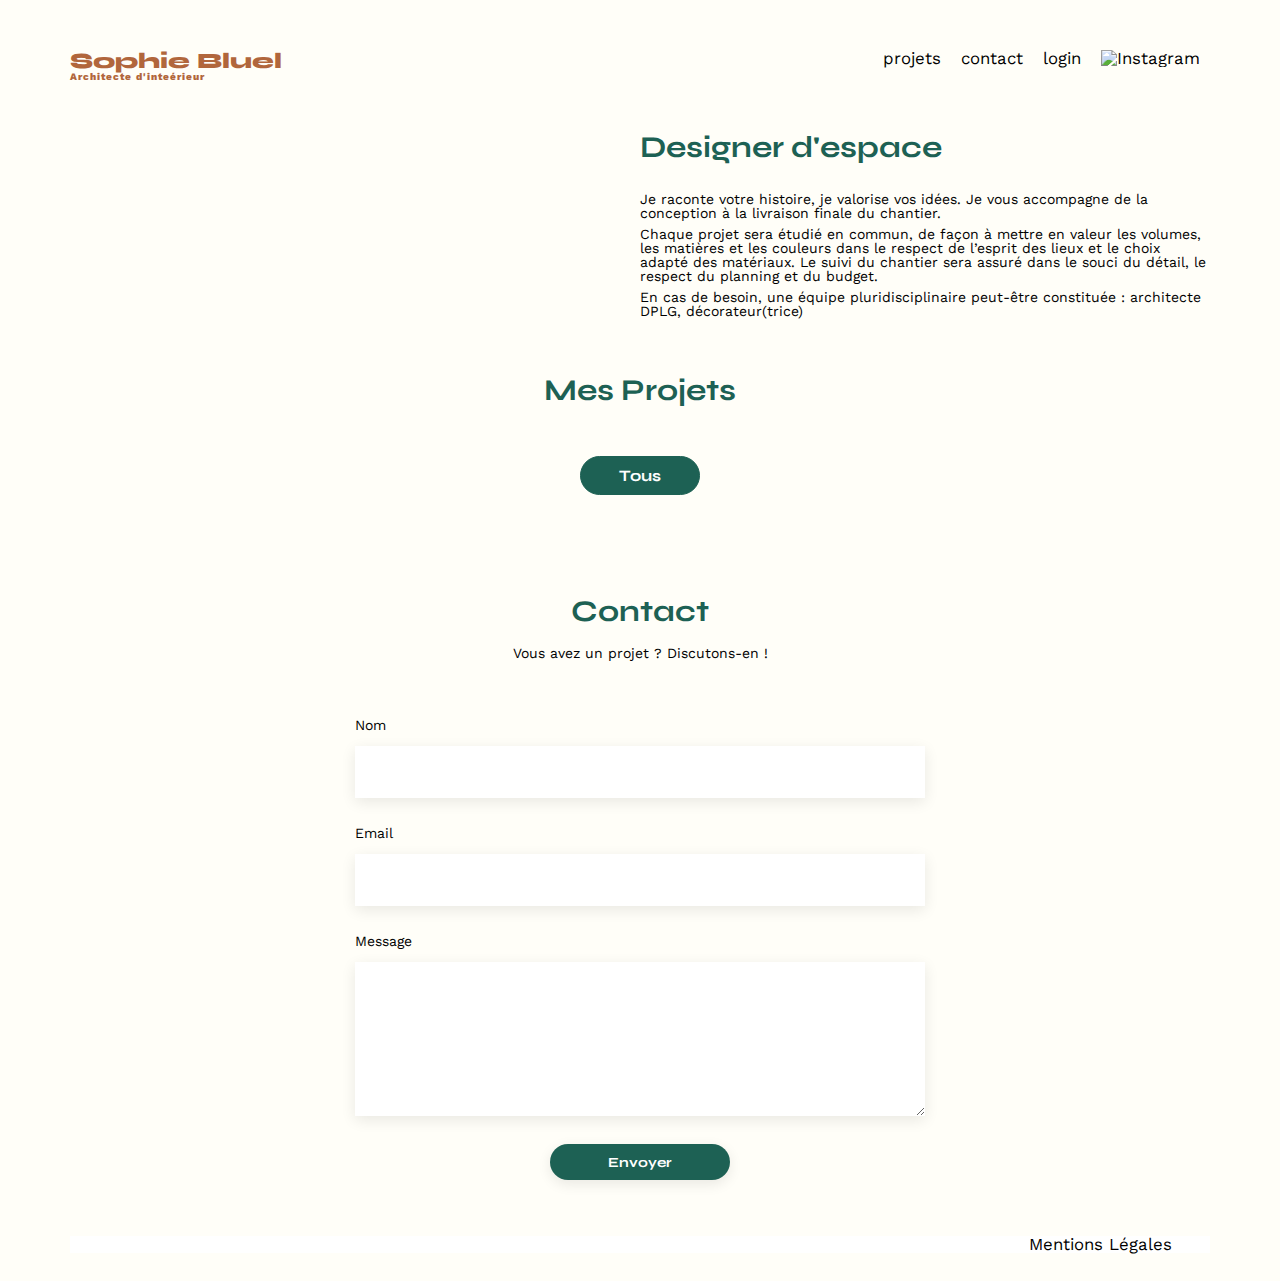
==== FrontEnd/index.html @ 7a1eed6b "Fix Modal + Clean" ====
<!DOCTYPE html>
<html lang="fr">

<head>
	<meta charset="UTF-8">
	<title>Sophie Bluel - Architecte d'intérieur</title>
	<meta name="viewport" content="width=device-width, initial-scale=1.0">
	<link rel="preconnect" href="https://fonts.googleapis.com">
	<link rel="preconnect" href="https://fonts.gstatic.com" crossorigin>
	<link href="https://fonts.googleapis.com/css2?family=Syne:wght@700;800&family=Work+Sans&display=swap"
		rel="stylesheet">
	<meta name="description" content="">
	<link rel="stylesheet" href="https://cdnjs.cloudflare.com/ajax/libs/font-awesome/6.2.1/css/all.min.css"
		integrity="sha512-MV7K8+y+gLIBoVD59lQIYicR65iaqukzvf/nwasF0nqhPay5w/9lJmVM2hMDcnK1OnMGCdVK+iQrJ7lzPJQd1w=="
		crossorigin="anonymous" referrerpolicy="no-referrer">
	<link rel="stylesheet" href="./assets/style.css">
	<script src="assets/script.js" defer></script>
</head>

<body>
	<header>
		<h1>Sophie Bluel <span>Architecte d'inteérieur</span></h1>
		<nav>
			<ul>
				<li>projets</li>
				<li>contact</li>
				<li>login</li>
				<li><img src="./assets/icons/instagram.png" alt="Instagram"></li>
			</ul>
		</nav>
	</header>
	<main>
		<!-- Modal -->
		<div class="modal-overlay">
			<div class="modal-content">
				<i class="close-modal-button fa-solid fa-xmark fa-lg"></i>
				<h2 class="modal-gallery-title">Galerie photo</h2>
				<div class="modal-gallery">

				</div>
				<hr>
				<a class="modal-img-button">Ajouter une photo</a>
			</div>
		</div>
		<div class="edit-mode-overlay">
			<i class="fa-regular fa-pen-to-square"></i>
			<p>Mode édition</p>
		</div>
		<!-- ----- -->
		<section id="introduction">
			<figure>
				<img src="./assets/images/sophie-bluel.png" alt="">
			</figure>
			<article>
				<h2>Designer d'espace</h2>
				<p>Je raconte votre histoire, je valorise vos idées. Je vous accompagne de la conception à la livraison
					finale du chantier.</p>
				<p>Chaque projet sera étudié en commun, de façon à mettre en valeur les volumes, les matières et les
					couleurs dans le respect de l’esprit des lieux et le choix adapté des matériaux. Le suivi du
					chantier sera assuré dans le souci du détail, le respect du planning et du budget.</p>
				<p>En cas de besoin, une équipe pluridisciplinaire peut-être constituée : architecte DPLG,
					décorateur(trice)</p>
			</article>
		</section>
		<section id="portfolio">
			<div class="portfolio-text">
				<h2>Mes Projets</h2>
				<!-- Modal -->
				<a class="edit-button">
					<i class="fa-regular fa-pen-to-square"></i>
					<span>modifier</span>
				</a>
				<!-- ----- -->
			</div>
			<div class="filter-links">
				<a href="#" class="filter-link active" data-category="all">Tous</a>
			</div>
			<div class="gallery"></div>
		</section>
		<section id="contact">
			<h2>Contact</h2>
			<p>Vous avez un projet ? Discutons-en !</p>
			<form action="#" method="post">
				<label for="name">Nom</label>
				<input type="text" name="name" id="name">
				<label for="email">Email</label>
				<input type="email" name="email" id="email">
				<label for="message">Message</label>
				<textarea name="message" id="message" cols="30" rows="10"></textarea>
				<input type="submit" value="Envoyer">
			</form>
		</section>
	</main>

	<footer>
		<nav>
			<ul>
				<li>Mentions Légales</li>
			</ul>
		</nav>
	</footer>
</body>

</html>
---- FrontEnd/assets/style.css ----
/* http://meyerweb.com/eric/tools/css/reset/
   v2.0 | 20110126
   License: none (public domain)
*/

html,
body,
div,
span,
applet,
object,
iframe,
h1,
h2,
h3,
h4,
h5,
h6,
p,
blockquote,
pre,
a,
abbr,
acronym,
address,
big,
cite,
code,
del,
dfn,
em,
img,
ins,
kbd,
q,
s,
samp,
small,
strike,
strong,
sub,
sup,
tt,
var,
b,
u,
i,
center,
dl,
dt,
dd,
ol,
ul,
li,
fieldset,
form,
label,
legend,
table,
caption,
tbody,
tfoot,
thead,
tr,
th,
td,
article,
aside,
canvas,
details,
embed,
figure,
figcaption,
footer,
header,
hgroup,
menu,
nav,
output,
ruby,
section,
summary,
time,
mark,
audio,
video {
	margin: 0;
	padding: 0;
	border: 0;
	font-size: 100%;
	font: inherit;
	vertical-align: baseline;
}

/* HTML5 display-role reset for older browsers */
article,
aside,
details,
figcaption,
figure,
footer,
header,
hgroup,
menu,
nav,
section {
	display: block;
}

body {
	line-height: 1;
}

ol,
ul {
	list-style: none;
}

blockquote,
q {
	quotes: none;
}

blockquote:before,
blockquote:after,
q:before,
q:after {
	content: '';
	content: none;
}

table {
	border-collapse: collapse;
	border-spacing: 0;
}

/** end reset css**/
body {
	background-color: #FFFEF8;
	max-width: 1140px;
	margin: auto;
	font-family: 'Work Sans';
	font-size: 14px;
}

header {
	display: flex;
	justify-content: space-between;
	margin: 50px 0
}

main {
	min-height: calc(100vh - 142.4px - 16.8px - 150px);
}

a,
button,
li,
input[type="submit"] {
	cursor: pointer;
}

section {
	margin: 50px 0
}

h1 {
	display: flex;
	flex-direction: column;
	font-family: 'Syne';
	font-size: 22px;
	font-weight: 800;
	color: #B1663C
}

h1>span {
	font-family: 'Work Sans';
	font-size: 10px;
	letter-spacing: 0.1em;
	;
}

h2 {
	font-family: 'Syne';
	font-weight: 700;
	font-size: 30px;
	color: #1D6154
}

/****** NAV ******/
nav ul {
	display: flex;
	align-items: center;
	list-style-type: none;

}

nav li {
	padding: 0 10px;
	font-size: 1.2em;
}

li:hover {
	color: #B1663C;
}

/****** INTRODUCTION ******/
#introduction {
	display: flex;
	align-items: center;
}

#introduction figure {
	flex: 1
}

#introduction img {
	display: block;
	margin: auto;
	width: 80%;
}

#introduction article {
	flex: 1
}

#introduction h2 {
	margin-bottom: 1em;
}

#introduction p {
	margin-bottom: 0.5em;
}

/****** PORTFOLIO ******/
#portfolio h2 {
	text-align: center;
	margin-bottom: 1em;
}

.portfolio-text {
	position: relative;
}

.filter-links {
	display: flex;
	margin: 51px;
	gap: 10px;
	justify-content: center;
}

.filter-links a {
	text-align: center;
	font-family: Syne;
	font-size: 16px;
	font-style: normal;
	font-weight: 700;
	line-height: normal;
	text-align: center;
	min-width: 100px;
	padding: 9px;
	color: #1D6154;
	border-radius: 60px;
	border: 1px solid #1D6154;
	text-decoration: none;
}

.filter-links a.active,
.filter-links a:hover {
	color: white;
	background: #1D6154;
}

.gallery {
	width: 100%;
	display: grid;
	grid-template-columns: 1fr 1fr 1fr;
	grid-column-gap: 20px;
	grid-row-gap: 20px;
}

.gallery img {
	width: 100%;

}

/****** CONTACT ******/
#contact {
	width: 50%;
	margin: auto;
}

#contact>* {
	text-align: center;

}

#contact h2 {
	margin-bottom: 20px;
}

#contact form {
	text-align: left;
	margin-top: 30px;
	display: flex;
	flex-direction: column;
}

#contact input {
	height: 50px;
	font-size: 1.2em;
	border: none;
	box-shadow: 0px 4px 14px rgba(0, 0, 0, 0.09);
}

#contact label {
	margin: 2em 0 1em 0;
}

#contact textarea {
	border: none;
	box-shadow: 0px 4px 14px rgba(0, 0, 0, 0.09);
}

/****** LOGIN ******/
#login {
	display: flex;
	flex-direction: column;
	width: 33%;
	margin: auto;
	margin-top: 150px;
	justify-content: center;
}

#login>* {
	text-align: center;

}

#login h2 {
	margin-bottom: 20px;
}

#login form {
	text-align: left;
	display: flex;
	flex-direction: column;
}

#login input {
	height: 50px;
	font-size: 1.2em;
	border: none;
	box-shadow: 0px 4px 14px rgba(0, 0, 0, 0.09);
}

#login label {
	margin: 2em 0 1em 0;
}

#login a {
	color: #3D3D3D;
}

input[type="submit"] {
	height: 36px !important;
	font-size: 14px !important;
	font-family: 'Syne';
	font-weight: 700;
	color: white;
	background-color: #1D6154;
	margin: 2em auto;
	width: 180px;
	text-align: center;
	border-radius: 60px;
}

/****** FOOTER ******/
footer {
	background-color: white;
}

footer nav ul {
	display: flex;
	justify-content: flex-end;
	margin: 2em
}

/****** MODAL ******/
.edit-mode-overlay {
	display: none;
	position: absolute;
	top: 0;
	left: 0;
	width: 100%;
	height: 50px;
	background-color: black;
	color: white;
	align-items: center;
	justify-content: center;
	z-index: 9999;
	font-size: 16px;
	font-weight: 400;
	gap: 21px;
}

.edit-button {
	display: none;
	gap: 10px;
	position: absolute;
	top: 9px;
	left: calc(50% + 111px);
	margin-left: 10px;
	color: black;
}

.modal-overlay {
	display: none;
	position: fixed;
	top: 0;
	left: 0;
	width: 100%;
	height: 100%;
	background-color: rgba(0, 0, 0, 0.30);
	z-index: 9999;
}

.modal-content {
	border-radius: 10px;
	position: absolute;
	top: 50%;
	left: 50%;
	transform: translate(-50%, -50%);
	background-color: white;
	padding: 60px 105px 45px 105px;
	text-align: center;
}

.modal-content hr {
	height: 1px;
	background-color: #B3B3B3;
	border: none;
	margin-bottom: 38px;
}

.modal-content .modal-img-button {
	font-size: 14px;
	font-family: 'Syne';
	font-weight: 700;
	color: white;
	background-color: #1D6154;
	margin: 2em auto;
	padding: 10px 49px;
	text-align: center;
	border-radius: 60px;
}

.close-modal-button {
	width: 22px;
	height: 22px;
	position: absolute;
	top: 26px;
	right: 30px;
	cursor: pointer;
	display: flex;
	justify-content: center;
	align-items: center;
}

.modal-gallery-title {
	color: #000;
	text-align: center;
	font-family: Work Sans;
	font-size: 26px;
	font-style: normal;
	font-weight: 400;
	line-height: normal;
}

.modal-gallery {
	margin-top: 46px;
	margin-bottom: 67px;
	display: grid;
	width: 420px;
	grid-template-columns: repeat(5, 1fr);
	grid-gap: 6px;
	grid-row-gap: 26px;
}

.modal-gallery img {
	height: 105px;
}

.delete-icon {
	color: white;
	background-color: black;
	position: absolute;
	top: 6px;
	right: 6px;
	width: 17px;
	height: 17px;
	display: flex;
	justify-content: center;
	align-items: center;
	border-radius: 2px;
}
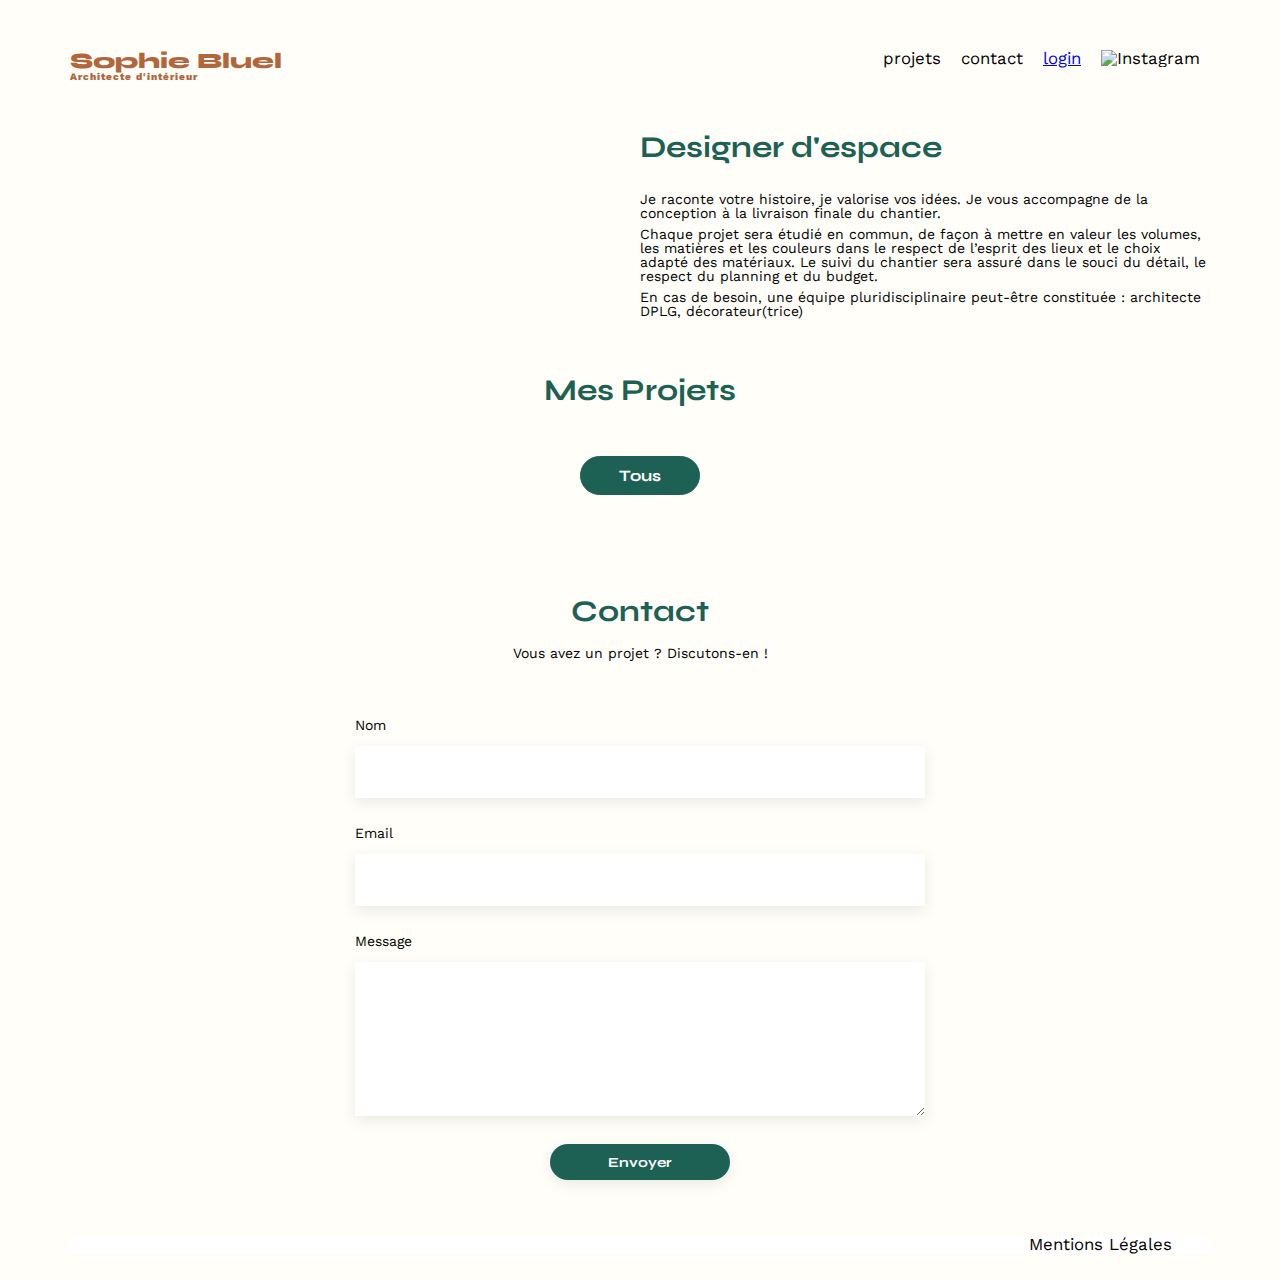
==== commit 9df7c1ef: "Clean" ====
--- a/FrontEnd/index.html
+++ b/FrontEnd/index.html
@@ -14,17 +14,19 @@
 		integrity="sha512-MV7K8+y+gLIBoVD59lQIYicR65iaqukzvf/nwasF0nqhPay5w/9lJmVM2hMDcnK1OnMGCdVK+iQrJ7lzPJQd1w=="
 		crossorigin="anonymous" referrerpolicy="no-referrer">
 	<link rel="stylesheet" href="./assets/style.css">
-	<script src="assets/script.js" defer></script>
+	<script src="assets/js/script.js" defer></script>
 </head>
 
 <body>
 	<header>
-		<h1>Sophie Bluel <span>Architecte d'inteérieur</span></h1>
+		<h1>Sophie Bluel <span>Architecte d'intérieur</span></h1>
 		<nav>
 			<ul>
 				<li>projets</li>
 				<li>contact</li>
-				<li>login</li>
+				<li>
+					<a href="./login.html">login</a>
+				</li>
 				<li><img src="./assets/icons/instagram.png" alt="Instagram"></li>
 			</ul>
 		</nav>
@@ -33,17 +35,37 @@
 		<!-- Modal -->
 		<div class="modal-overlay">
 			<div class="modal-content">
-				<i class="close-modal-button fa-solid fa-xmark fa-lg"></i>
+				<i class="close-modal-button fa-solid fa-xmark fa-lg" aria-hidden="true"></i>
 				<h2 class="modal-gallery-title">Galerie photo</h2>
-				<div class="modal-gallery">
+				<div class="modal-gallery"></div>
+				
+				<i class="previous-modal-button fa-solid fa-arrow-left fa-lg" aria-hidden="true"></i>
+				<h2 class="modal-upload-title" style="display: none;">Ajout photo</h2>
+				<form id="addImgForm" style="display: none;" method="post" name="addImgForm">
+					<div class="img-form">
+						<div class="img-upload">
+							<i class="imgIcon fa-regular fa-image" aria-hidden="true"></i>
+							<div class="btn-upload">
+								<input type="file" name="img" id="">
+								+ Ajouter photo
+							</div>
+							<p class="upload-text">jpg, png : 4mo max</p>
+						</div>
+						<label for="title">Titre</label>
+						<input type="text" name="title" id="">
+						<label for="category">Catégorie</label>
+						<select name="category" id=""></select>
+						<hr>
+						<a class="modal-img-button">Upload</a>
+					</div>
+				</form>
+				<hr id="hrModalGallery">
 
-				</div>
-				<hr>
-				<a class="modal-img-button">Ajouter une photo</a>
+				<a id="nextPage" class="modal-img-button">Ajouter une photo</a>
 			</div>
 		</div>
 		<div class="edit-mode-overlay">
-			<i class="fa-regular fa-pen-to-square"></i>
+			<i class="fa-regular fa-pen-to-square" aria-hidden="true"></i>
 			<p>Mode édition</p>
 		</div>
 		<!-- ----- -->
@@ -67,7 +89,7 @@
 				<h2>Mes Projets</h2>
 				<!-- Modal -->
 				<a class="edit-button">
-					<i class="fa-regular fa-pen-to-square"></i>
+					<i class="fa-regular fa-pen-to-square" aria-hidden="true"></i>
 					<span>modifier</span>
 				</a>
 				<!-- ----- -->
--- a/FrontEnd/assets/style.css
+++ b/FrontEnd/assets/style.css
@@ -467,7 +467,8 @@
 	align-items: center;
 }
 
-.modal-gallery-title {
+.modal-gallery-title,
+.modal-upload-title {
 	color: #000;
 	text-align: center;
 	font-family: Work Sans;
@@ -503,4 +504,102 @@
 	justify-content: center;
 	align-items: center;
 	border-radius: 2px;
-}+}
+
+.previous-modal-button {
+	display: none;
+	width: 21px;
+	height: 18px;
+	position: absolute;
+	top: 27px;
+	left: 30px;
+	cursor: pointer;
+	justify-content: center;
+	align-items: center;
+}
+
+#addImgForm .img-form {
+	margin-top: 46px;
+	width: 420px;
+	display: flex;
+	flex-direction: column;
+}
+
+.img-upload {
+	display: flex;
+	gap: 7px;
+	flex-direction: column;
+	justify-content: center;
+	align-items: center;
+	width: 420px;
+	height: 169px;
+	flex-shrink: 0;
+	border-radius: 3px;
+	background: #E8F1F6;
+}
+
+.img-upload .imgIcon {
+	font-size: 68px;
+	color: #B9C5CC;
+}
+
+.btn-upload {
+	width: auto !important;
+	border-radius: 50px;
+	background: #CBD6DC;
+	padding: 10px 33px;
+	text-align: center;
+	position: relative;
+	display: inline-block;
+	overflow: hidden;
+	z-index: 3;
+	white-space: nowrap;
+}
+
+.btn-upload input {
+	position: absolute;
+	left: 0;
+	top: 0;
+	width: 100%;
+	height: 105%;
+	cursor: pointer;
+	opacity: 0;
+}
+
+.upload-text {
+	color: #444;
+	text-align: center;
+	font-family: Work Sans;
+	font-size: 10px;
+	font-style: normal;
+	font-weight: 400;
+	line-height: normal;
+}
+
+.img-form input, .img-form select {
+	background-color: white;
+	height: 50px;
+	font-size: 1.2em;
+	border: none;
+	box-shadow: 0px 4px 14px rgba(0, 0, 0, 0.09);
+}
+
+.img-form select {
+	margin-bottom: 47px;
+}
+
+.img-form hr {
+	display: block;
+	height: 1px;
+	background-color: #B3B3B3;
+	border: none;
+	margin-bottom: 38px;
+}
+
+#addImgForm label {
+	text-align: start;
+	margin: 2em 0 1em 0;
+}
+#addImgForm hr {
+	margin: 0px;
+  }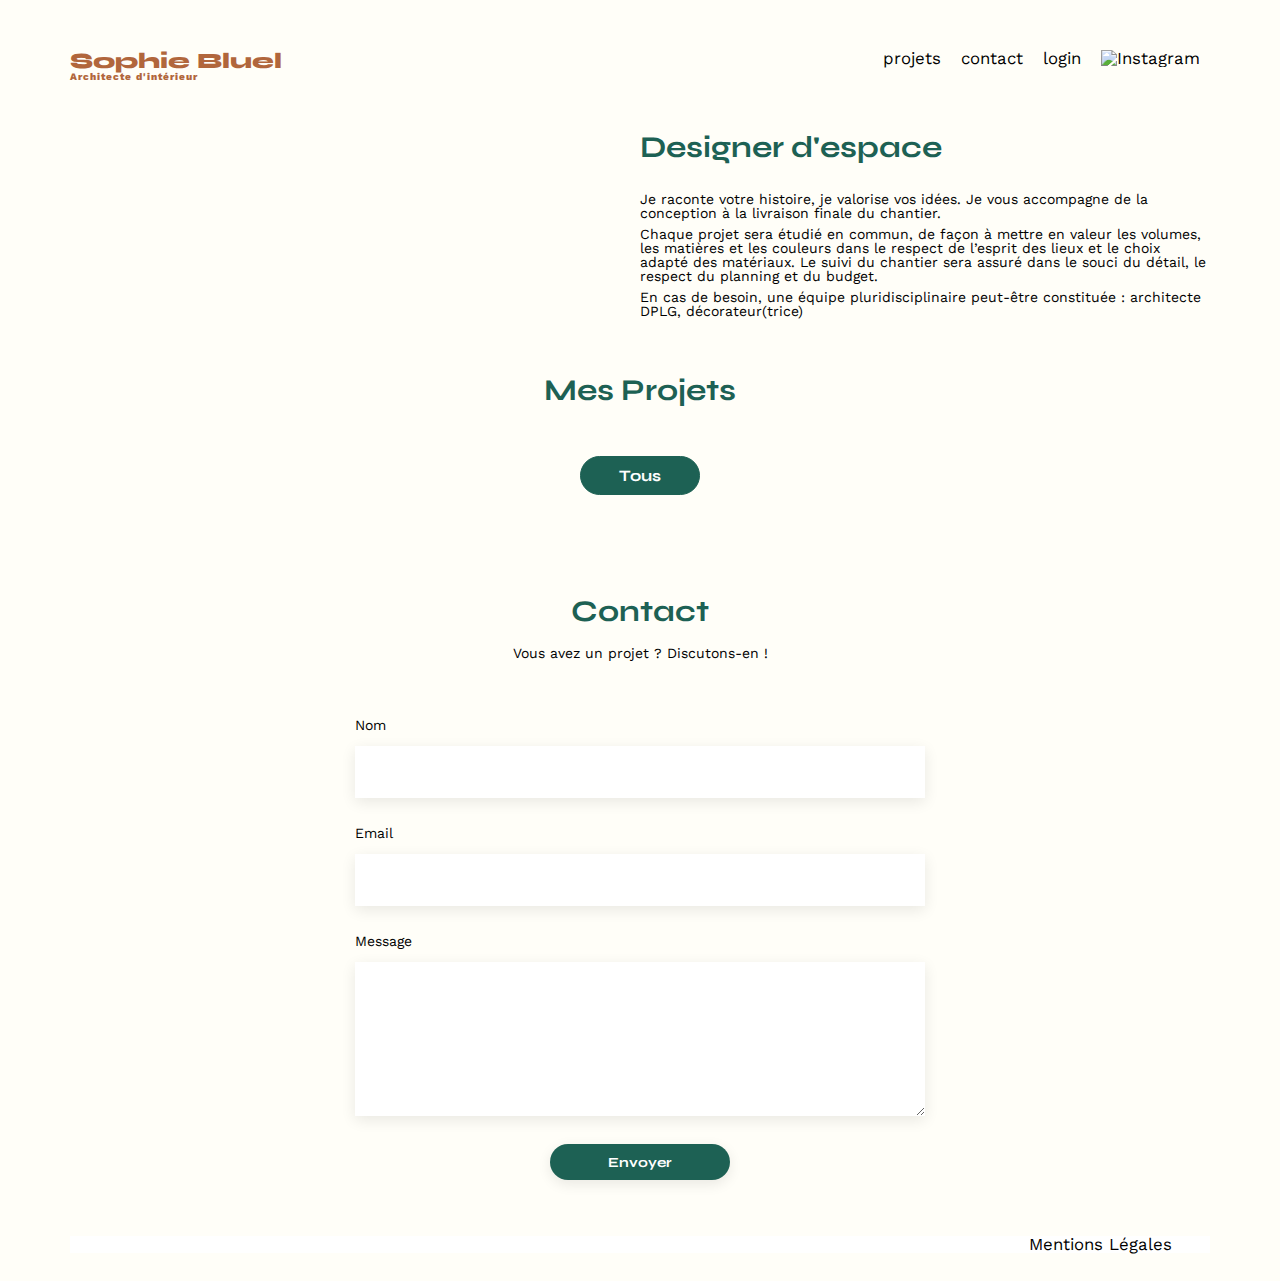
==== commit 230596db: "Logout" ====
--- a/FrontEnd/index.html
+++ b/FrontEnd/index.html
@@ -15,6 +15,7 @@
 		crossorigin="anonymous" referrerpolicy="no-referrer">
 	<link rel="stylesheet" href="./assets/style.css">
 	<script src="assets/js/script.js" defer></script>
+	<script src="assets/js/function.js" defer></script>
 </head>
 
 <body>
@@ -22,12 +23,19 @@
 		<h1>Sophie Bluel <span>Architecte d'intérieur</span></h1>
 		<nav>
 			<ul>
-				<li>projets</li>
-				<li>contact</li>
 				<li>
-					<a href="./login.html">login</a>
+					<a href="#portfolio">projets</a>
 				</li>
-				<li><img src="./assets/icons/instagram.png" alt="Instagram"></li>
+				<li>
+					<a href="#contact">contact</a>
+				</li>
+				<li>
+					<a class="login-button" href="./login.html">login</a>
+					<a class="logout-button">logout</a>
+				</li>
+				<li>
+					<img src="./assets/icons/instagram.png" alt="Instagram">
+				</li>
 			</ul>
 		</nav>
 	</header>
@@ -38,7 +46,6 @@
 				<i class="close-modal-button fa-solid fa-xmark fa-lg" aria-hidden="true"></i>
 				<h2 class="modal-gallery-title">Galerie photo</h2>
 				<div class="modal-gallery"></div>
-				
 				<i class="previous-modal-button fa-solid fa-arrow-left fa-lg" aria-hidden="true"></i>
 				<h2 class="modal-upload-title" style="display: none;">Ajout photo</h2>
 				<form id="addImgForm" style="display: none;" method="post" name="addImgForm">
--- a/FrontEnd/assets/style.css
+++ b/FrontEnd/assets/style.css
@@ -200,8 +200,23 @@
 	font-size: 1.2em;
 }
 
-li:hover {
+li:hover,
+li a:visited:hover,
+li a:hover {
 	color: #B1663C;
+}
+
+li a {
+	text-decoration: none;
+	color: black;
+}
+
+li a:visited {
+	color: black;
+}
+
+.logout-button {
+	display: none;
 }
 
 /****** INTRODUCTION ******/
@@ -576,7 +591,8 @@
 	line-height: normal;
 }
 
-.img-form input, .img-form select {
+.img-form input,
+.img-form select {
 	background-color: white;
 	height: 50px;
 	font-size: 1.2em;
@@ -600,6 +616,7 @@
 	text-align: start;
 	margin: 2em 0 1em 0;
 }
+
 #addImgForm hr {
 	margin: 0px;
-  }+}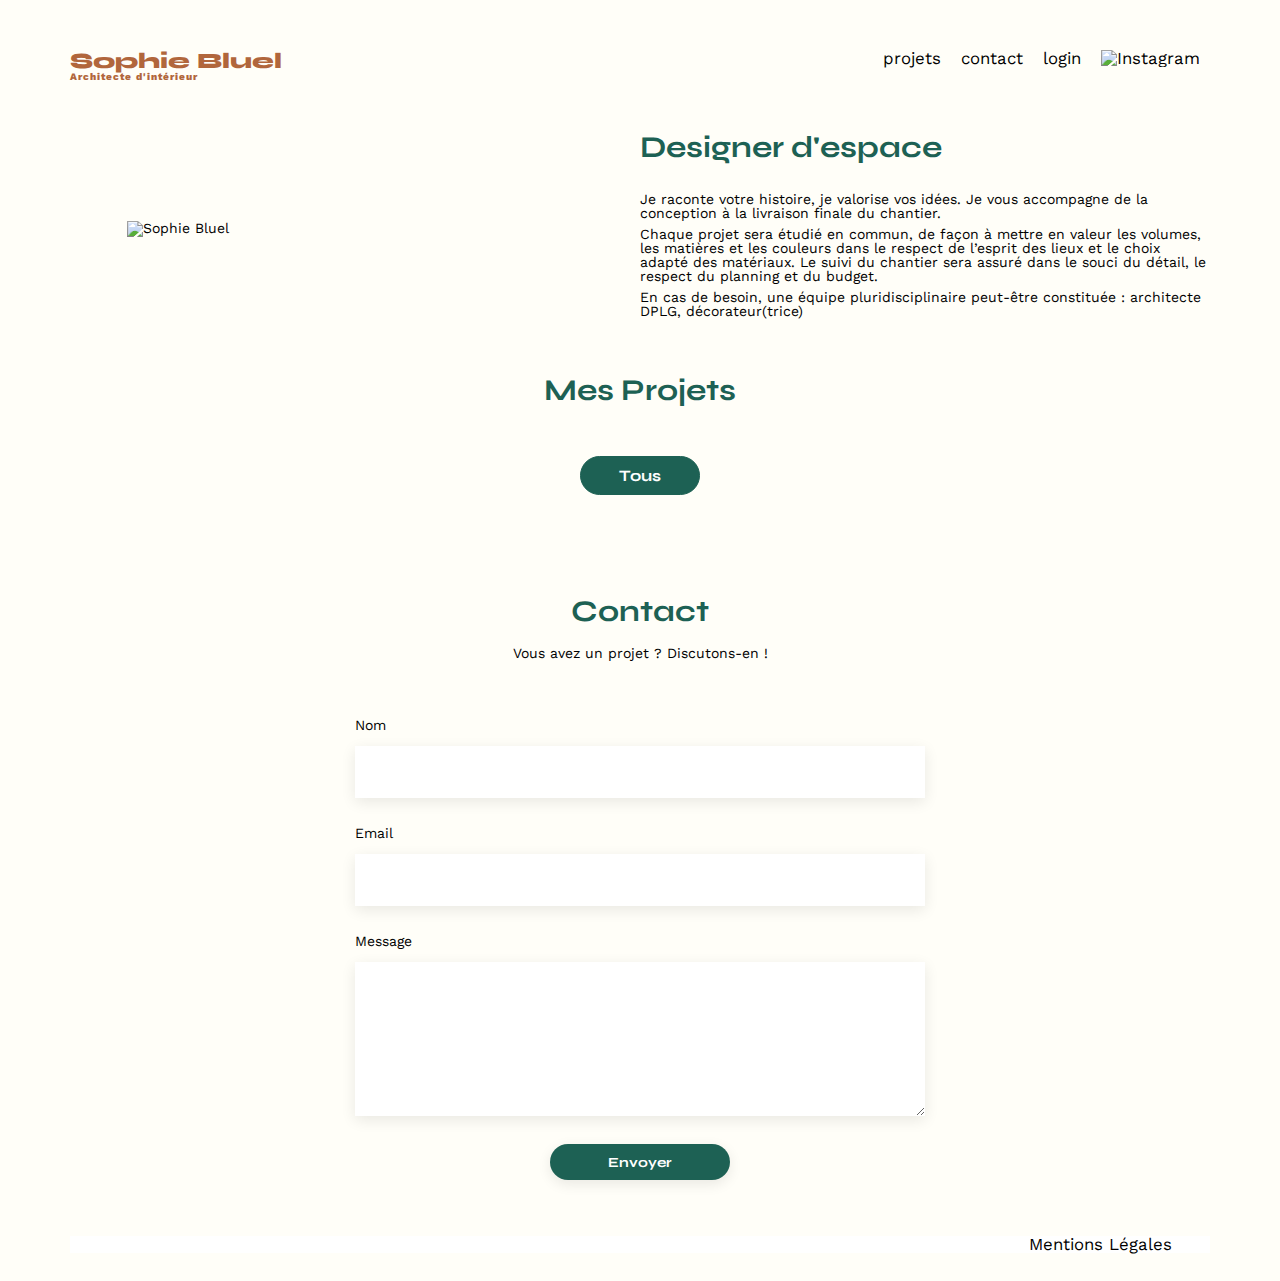
==== commit ce544ff9: "w3c" ====
--- a/FrontEnd/index.html
+++ b/FrontEnd/index.html
@@ -15,7 +15,8 @@
 		crossorigin="anonymous" referrerpolicy="no-referrer">
 	<link rel="stylesheet" href="./assets/style.css">
 	<script src="assets/js/script.js" defer></script>
-	<script src="assets/js/function.js" defer></script>
+	<script src="assets/js/edit.js" defer></script>
+	<script src="assets/js/function.js"></script>
 </head>
 
 <body>
@@ -31,7 +32,7 @@
 				</li>
 				<li>
 					<a class="login-button" href="./login.html">login</a>
-					<a class="logout-button">logout</a>
+					<a class="logout-button display-none">logout</a>
 				</li>
 				<li>
 					<img src="./assets/icons/instagram.png" alt="Instagram">
@@ -41,29 +42,34 @@
 	</header>
 	<main>
 		<!-- Modal -->
-		<div class="modal-overlay">
+		<div class="modal-overlay display-none">
 			<div class="modal-content">
 				<i class="close-modal-button fa-solid fa-xmark fa-lg" aria-hidden="true"></i>
 				<h2 class="modal-gallery-title">Galerie photo</h2>
 				<div class="modal-gallery"></div>
-				<i class="previous-modal-button fa-solid fa-arrow-left fa-lg" aria-hidden="true"></i>
-				<h2 class="modal-upload-title" style="display: none;">Ajout photo</h2>
-				<form id="addImgForm" style="display: none;" method="post" name="addImgForm">
+				<i class="previous-modal-button fa-solid fa-arrow-left fa-lg display-none" aria-hidden="true"></i>
+				<h2 class="modal-upload-title display-none">Ajout photo</h2>
+				<form class="display-none" id="addImgForm" method="post" name="addImgForm">
 					<div class="img-form">
-						<div class="img-upload">
+						<div class="img-upload" id="file">
 							<i class="imgIcon fa-regular fa-image" aria-hidden="true"></i>
+							<img src="./assets/icons/instagram.png" alt="Prévisualisation de l'image"
+								class="preview-img display-none" id="preview">
 							<div class="btn-upload">
-								<input type="file" name="img" id="">
+								<input type="file" name="img" required>
 								+ Ajouter photo
 							</div>
 							<p class="upload-text">jpg, png : 4mo max</p>
+							<p class="error"></p>
 						</div>
 						<label for="title">Titre</label>
-						<input type="text" name="title" id="">
+						<input type="text" name="title" id="title" required>
 						<label for="category">Catégorie</label>
-						<select name="category" id=""></select>
+						<select name="category" id="category" required>
+							<option value="" label=" "></option>
+						</select>
 						<hr>
-						<a class="modal-img-button">Upload</a>
+						<input class="modal-img-button disabled" type="submit" value="Envoyer">
 					</div>
 				</form>
 				<hr id="hrModalGallery">
@@ -71,14 +77,14 @@
 				<a id="nextPage" class="modal-img-button">Ajouter une photo</a>
 			</div>
 		</div>
-		<div class="edit-mode-overlay">
+		<div class="edit-mode-overlay display-none">
 			<i class="fa-regular fa-pen-to-square" aria-hidden="true"></i>
 			<p>Mode édition</p>
 		</div>
-		<!-- ----- -->
-		<section id="introduction">
+		<!--  -->
+		<div id="introduction">
 			<figure>
-				<img src="./assets/images/sophie-bluel.png" alt="">
+				<img src="./assets/images/sophie-bluel.png" alt="Sophie Bluel">
 			</figure>
 			<article>
 				<h2>Designer d'espace</h2>
@@ -90,16 +96,16 @@
 				<p>En cas de besoin, une équipe pluridisciplinaire peut-être constituée : architecte DPLG,
 					décorateur(trice)</p>
 			</article>
-		</section>
+		</div>
 		<section id="portfolio">
 			<div class="portfolio-text">
 				<h2>Mes Projets</h2>
 				<!-- Modal -->
-				<a class="edit-button">
+				<a class="edit-button display-none">
 					<i class="fa-regular fa-pen-to-square" aria-hidden="true"></i>
 					<span>modifier</span>
 				</a>
-				<!-- ----- -->
+				<!--  -->
 			</div>
 			<div class="filter-links">
 				<a href="#" class="filter-link active" data-category="all">Tous</a>
--- a/FrontEnd/assets/style.css
+++ b/FrontEnd/assets/style.css
@@ -214,11 +214,6 @@
 li a:visited {
 	color: black;
 }
-
-.logout-button {
-	display: none;
-}
-
 /****** INTRODUCTION ******/
 #introduction {
 	display: flex;
@@ -403,7 +398,7 @@
 
 /****** MODAL ******/
 .edit-mode-overlay {
-	display: none;
+	display: inline-flex;
 	position: absolute;
 	top: 0;
 	left: 0;
@@ -420,7 +415,7 @@
 }
 
 .edit-button {
-	display: none;
+	display: flex;
 	gap: 10px;
 	position: absolute;
 	top: 9px;
@@ -430,7 +425,6 @@
 }
 
 .modal-overlay {
-	display: none;
 	position: fixed;
 	top: 0;
 	left: 0;
@@ -445,6 +439,7 @@
 	position: absolute;
 	top: 50%;
 	left: 50%;
+	margin: 2em auto;
 	transform: translate(-50%, -50%);
 	background-color: white;
 	padding: 60px 105px 45px 105px;
@@ -464,10 +459,14 @@
 	font-weight: 700;
 	color: white;
 	background-color: #1D6154;
-	margin: 2em auto;
 	padding: 10px 49px;
 	text-align: center;
 	border-radius: 60px;
+}
+
+.modal-img-button {
+	width: 139px;
+	margin: 2em auto 10px auto;
 }
 
 .close-modal-button {
@@ -497,6 +496,7 @@
 	margin-top: 46px;
 	margin-bottom: 67px;
 	display: grid;
+	align-items: center;
 	width: 420px;
 	grid-template-columns: repeat(5, 1fr);
 	grid-gap: 6px;
@@ -504,7 +504,8 @@
 }
 
 .modal-gallery img {
-	height: 105px;
+	max-height: 105px;
+	max-width: 78px;
 }
 
 .delete-icon {
@@ -522,7 +523,7 @@
 }
 
 .previous-modal-button {
-	display: none;
+	display: flex;
 	width: 21px;
 	height: 18px;
 	position: absolute;
@@ -557,6 +558,29 @@
 	font-size: 68px;
 	color: #B9C5CC;
 }
+
+.preview-img {
+	height: 100%;
+}
+
+.error {
+	color: red;
+	text-align: center;
+	font-family: Work Sans;
+	font-size: 12px;
+	font-style: normal;
+	font-weight: 400;
+	line-height: normal;
+}
+
+.error-input {
+	border: 2px solid red !important;
+}
+
+.error-message {
+	color: red;
+	margin-top: 4px;
+  }
 
 .btn-upload {
 	width: auto !important;
@@ -600,10 +624,6 @@
 	box-shadow: 0px 4px 14px rgba(0, 0, 0, 0.09);
 }
 
-.img-form select {
-	margin-bottom: 47px;
-}
-
 .img-form hr {
 	display: block;
 	height: 1px;
@@ -619,4 +639,14 @@
 
 #addImgForm hr {
 	margin: 0px;
+	margin-top: 47px;
+}
+
+.display-none {
+	display: none !important;
+}
+
+.disabled {
+	color: white !important;
+	background-color: #A7A7A7 !important;
 }